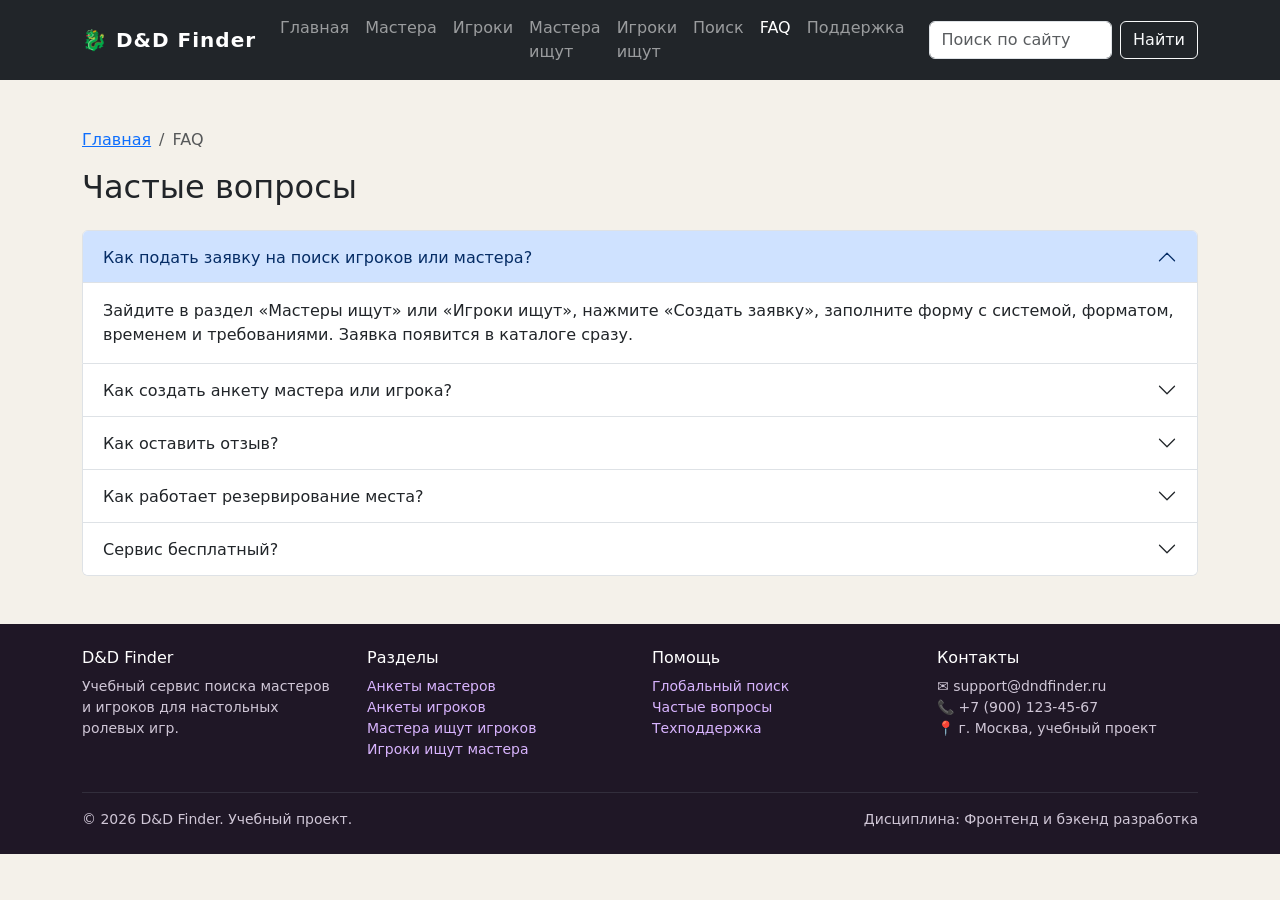
==== faq.html @ 0b193f31 "feat: D&D Finder on Bootstrap grid and components" ====
<!DOCTYPE html>
<html lang="ru">
<head>
  <meta charset="UTF-8">
  <meta name="viewport" content="width=device-width, initial-scale=1.0">
  <meta name="description" content="Частые вопросы о работе сервиса D&D Finder.">
  <title>FAQ — D&D Finder</title>
  <link href="https://cdn.jsdelivr.net/npm/bootstrap@5.3.3/dist/css/bootstrap.min.css" rel="stylesheet">
  <link rel="stylesheet" href="css/custom.css">
</head>
<body>
  <div id="site-header"></div>
  <main class="container my-5">
    <nav aria-label="breadcrumb"><ol class="breadcrumb"><li class="breadcrumb-item"><a href="index.html">Главная</a></li><li class="breadcrumb-item active">FAQ</li></ol></nav>
    <h1 class="h2 mb-4">Частые вопросы</h1>
    <div class="accordion" id="faqAccordion">
      <div class="accordion-item"><h2 class="accordion-header"><button class="accordion-button" type="button" data-bs-toggle="collapse" data-bs-target="#q1" aria-expanded="true">Как подать заявку на поиск игроков или мастера?</button></h2>
        <div id="q1" class="accordion-collapse collapse show" data-bs-parent="#faqAccordion"><div class="accordion-body">Зайдите в раздел «Мастеры ищут» или «Игроки ищут», нажмите «Создать заявку», заполните форму с системой, форматом, временем и требованиями. Заявка появится в каталоге сразу.</div></div></div>
      <div class="accordion-item"><h2 class="accordion-header"><button class="accordion-button collapsed" type="button" data-bs-toggle="collapse" data-bs-target="#q2">Как создать анкету мастера или игрока?</button></h2>
        <div id="q2" class="accordion-collapse collapse" data-bs-parent="#faqAccordion"><div class="accordion-body">В разделе «Мастера» или «Игроки» нажмите «Добавить анкету». Укажите имя, опыт, системы, формат, город и описание. Анкета попадёт в общий каталог и поиск.</div></div></div>
      <div class="accordion-item"><h2 class="accordion-header"><button class="accordion-button collapsed" type="button" data-bs-toggle="collapse" data-bs-target="#q3">Как оставить отзыв?</button></h2>
        <div id="q3" class="accordion-collapse collapse" data-bs-parent="#faqAccordion"><div class="accordion-body">Открыть профиль мастера или игрока, перейти на вкладку «Отзывы» и отправить форму с оценкой и текстом. Отзыв публикуется после модерации.</div></div></div>
      <div class="accordion-item"><h2 class="accordion-header"><button class="accordion-button collapsed" type="button" data-bs-toggle="collapse" data-bs-target="#q4">Как работает резервирование места?</button></h2>
        <div id="q4" class="accordion-collapse collapse" data-bs-parent="#faqAccordion"><div class="accordion-body">На странице заявки мастера нажмите «Зарезервировать место». Место закрепляется за вами на ограниченное время, мастер получает уведомление и подтверждает участие.</div></div></div>
      <div class="accordion-item"><h2 class="accordion-header"><button class="accordion-button collapsed" type="button" data-bs-toggle="collapse" data-bs-target="#q5">Сервис бесплатный?</button></h2>
        <div id="q5" class="accordion-collapse collapse" data-bs-parent="#faqAccordion"><div class="accordion-body">Да, это учебный проект. Все функции поиска, анкет и заявок доступны без оплаты и регистрации в демо-режиме.</div></div></div>
    </div>
  </main>
  <div id="site-footer"></div>
  <script src="https://cdn.jsdelivr.net/npm/bootstrap@5.3.3/dist/js/bootstrap.bundle.min.js"></script>
  <script src="js/layout.js"></script>
  <script src="js/main.js"></script>
</body>
</html>
---- css/custom.css ----
body {
  min-height: 100vh;
  background-color: #f4f1ea;
}

.brand-logo {
  font-weight: 800;
  letter-spacing: 1px;
}

.avatar-circle {
  width: 64px;
  height: 64px;
  border-radius: 50%;
  display: flex;
  align-items: center;
  justify-content: center;
  font-weight: 700;
  color: #fff;
  font-size: 1.4rem;
  flex-shrink: 0;
}

.card-master .avatar-circle,
.card-player .avatar-circle {
  width: 80px;
  height: 80px;
  font-size: 1.8rem;
}

.hero-carousel .carousel-item {
  min-height: 320px;
  background: linear-gradient(135deg, #2b1d3a 0%, #4a2545 50%, #1f3a5f 100%);
  color: #fff;
}

.hero-carousel .carousel-caption {
  bottom: 20%;
}

.rating-stars {
  color: #e0a100;
  letter-spacing: 2px;
}

.request-banner {
  background: linear-gradient(135deg, #3a2545, #1f3a5f);
  color: #fff;
  border-radius: .5rem;
}

.list-group-item.participant {
  background: #faf8f4;
}

.footer-dark {
  background-color: #1f1726;
  color: #cfc6d6;
}

.footer-dark a {
  color: #d8b4fe;
  text-decoration: none;
}

.footer-dark a:hover {
  color: #fff;
  text-decoration: underline;
}

.filter-sticky {
  position: sticky;
  top: 80px;
}

@media (max-width: 991px) {
  .filter-sticky {
    position: static;
  }
}
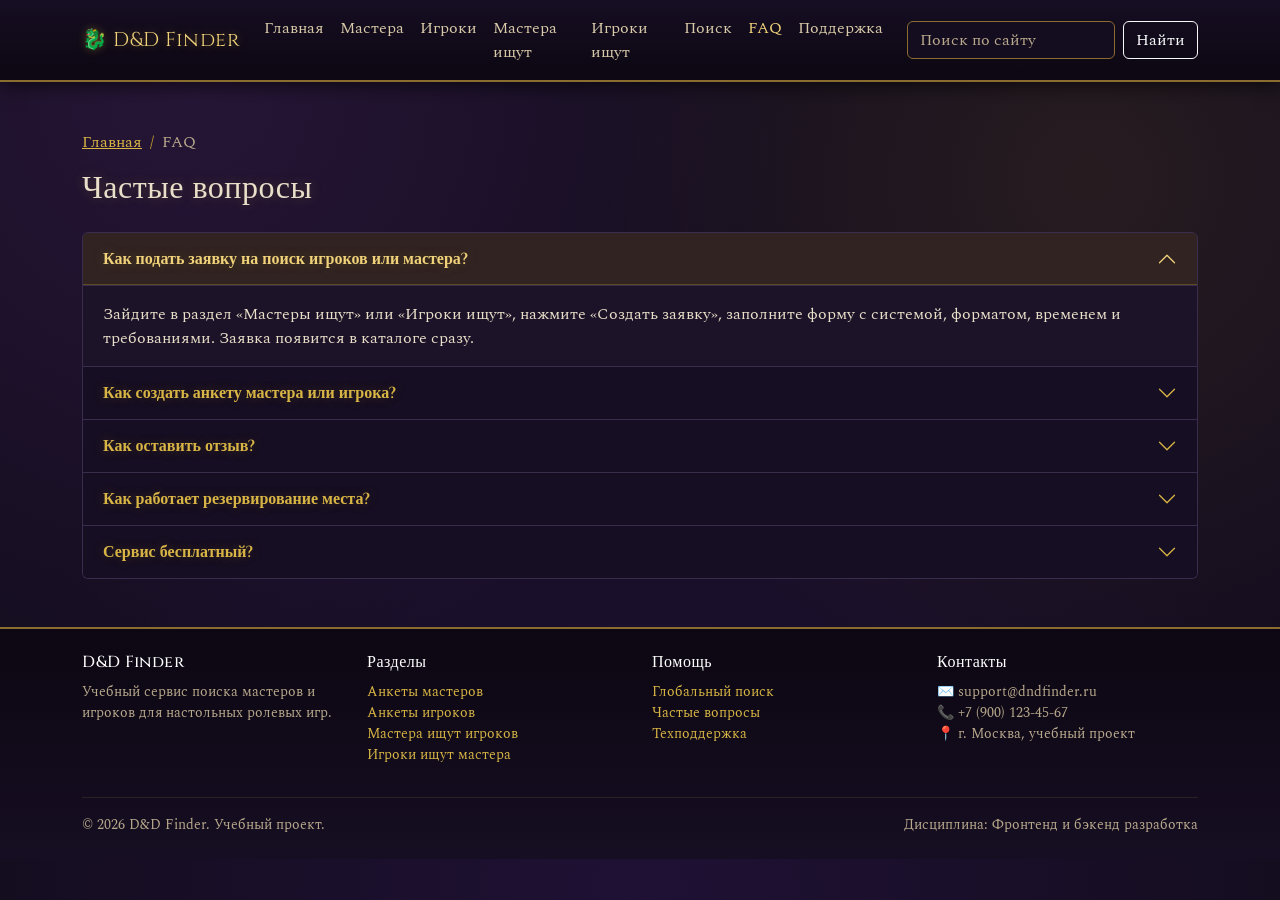
==== commit 2f478c4a: "new css" ====
--- a/faq.html
+++ b/faq.html
@@ -3,6 +3,9 @@
 <head>
   <meta charset="UTF-8">
   <meta name="viewport" content="width=device-width, initial-scale=1.0">
+  <link rel="preconnect" href="https://fonts.googleapis.com">
+  <link rel="preconnect" href="https://fonts.gstatic.com" crossorigin>
+  <link href="https://fonts.googleapis.com/css2?family=Cinzel:wght@500;700;900&family=Spectral:ital,wght@0,400;0,600;1,400&display=swap" rel="stylesheet">
   <meta name="description" content="Частые вопросы о работе сервиса D&D Finder.">
   <title>FAQ — D&D Finder</title>
   <link href="https://cdn.jsdelivr.net/npm/bootstrap@5.3.3/dist/css/bootstrap.min.css" rel="stylesheet">
--- a/css/custom.css
+++ b/css/custom.css
@@ -1,12 +1,187 @@
+:root {
+  --bs-primary: #c9a227;
+  --bs-primary-rgb: 201, 162, 39;
+  --bs-secondary: #7a6242;
+  --bs-secondary-rgb: 122, 98, 66;
+  --bs-success: #4f7a3a;
+  --bs-success-rgb: 79, 122, 58;
+  --bs-info: #5b86a8;
+  --bs-info-rgb: 91, 134, 168;
+  --bs-warning: #d49a1e;
+  --bs-warning-rgb: 212, 154, 30;
+  --bs-danger: #8e2b34;
+  --bs-danger-rgb: 142, 43, 52;
+  --bs-light: #f1e6cd;
+  --bs-light-rgb: 241, 230, 205;
+  --bs-dark: #0c0712;
+  --bs-dark-rgb: 12, 7, 18;
+
+  --bs-body-bg: #140d1f;
+  --bs-body-color: #e9dfc9;
+  --bs-emphasis-color: #f6ecd6;
+  --bs-secondary-color: #b8a98c;
+  --bs-tertiary-color: #6f5d44;
+  --bs-border-color: #3a2c4d;
+  --bs-link-color: #d8b545;
+  --bs-link-hover-color: #f0d27a;
+  --bs-focus-ring-color: rgba(201, 162, 39, 0.45);
+
+  --bs-card-bg: #f1e6cd;
+  --bs-card-color: #2a1d10;
+  --bs-card-border-color: #8a6d2f;
+
+  --bs-modal-bg: #f1e6cd;
+  --bs-modal-color: #2a1d10;
+  --bs-modal-header-border-color: #8a6d2f;
+  --bs-modal-footer-border-color: #8a6d2f;
+
+  --bs-table-bg: #f1e6cd;
+  --bs-table-color: #2a1d10;
+  --bs-table-striped-bg: #e7d9b8;
+  --bs-table-border-color: #b59a5e;
+
+  --bs-accordion-bg: #1c1329;
+  --bs-accordion-color: #e9dfc9;
+  --bs-accordion-border-color: #3a2c4d;
+  --bs-accordion-btn-color: #f0d27a;
+  --bs-accordion-active-bg: #241733;
+  --bs-accordion-active-color: #f0d27a;
+
+  --bs-form-control-bg: #fbf5e6;
+  --bs-form-control-color: #2a1d10;
+  --bs-input-placeholder-color: #8a7654;
+
+    --bs-primary-bg-subtle: rgba(201,162,39,0.16);
+  --bs-primary-border-subtle: rgba(201,162,39,0.45);
+  --bs-primary-text-emphasis: #f0d27a;
+  --bs-secondary-bg-subtle: rgba(122,98,66,0.20);
+  --bs-secondary-border-subtle: rgba(122,98,66,0.50);
+  --bs-secondary-text-emphasis: #d8c9a8;
+  --bs-success-bg-subtle: rgba(79,122,58,0.18);
+  --bs-success-border-subtle: rgba(79,122,58,0.50);
+  --bs-success-text-emphasis: #9fd08a;
+  --bs-info-bg-subtle: rgba(91,134,168,0.18);
+  --bs-info-border-subtle: rgba(91,134,168,0.50);
+  --bs-info-text-emphasis: #a9cde6;
+  --bs-warning-bg-subtle: rgba(212,154,30,0.18);
+  --bs-warning-border-subtle: rgba(212,154,30,0.50);
+  --bs-warning-text-emphasis: #f0d27a;
+  --bs-danger-bg-subtle: rgba(142,43,52,0.20);
+  --bs-danger-border-subtle: rgba(142,43,52,0.55);
+  --bs-danger-text-emphasis: #e89aa1;
+  --bs-light-bg-subtle: #241733;
+  --bs-light-border-subtle: #3a2c4d;
+  --bs-light-text-emphasis: #e9dfc9;
+  --bs-dark-bg-subtle: #0c0712;
+  --bs-dark-border-subtle: #3a2c4d;
+  --bs-dark-text-emphasis: #e9dfc9;
+}
+
 body {
   min-height: 100vh;
-  background-color: #f4f1ea;
-}
-
-.brand-logo {
-  font-weight: 800;
-  letter-spacing: 1px;
-}
+  font-family: "Spectral", Georgia, serif;
+  background-color: #140d1f;
+  background-image:
+    radial-gradient(circle at 15% 10%, rgba(120, 60, 160, 0.18), transparent 45%),
+    radial-gradient(circle at 85% 20%, rgba(201, 162, 39, 0.10), transparent 40%),
+    radial-gradient(circle at 50% 100%, rgba(40, 20, 70, 0.55), transparent 60%);
+  background-attachment: fixed;
+}
+
+h1, h2, h3, h4, h5, h6,
+.display-5, .display-6, .navbar-brand, .brand-logo, .card-title, .modal-title {
+  font-family: "Cinzel", "Times New Roman", serif;
+  letter-spacing: 0.5px;
+}
+
+main h1, main h2, .section-title, .card-title, .modal-title, .accordion-button {
+  color: #f0d27a;
+  text-shadow: 0 0 12px rgba(201, 162, 39, 0.25);
+}
+
+main h2:not(.accordion-header)::before,
+main h2:not(.accordion-header)::after {
+  content: "\2726";
+  color: #c9a227;
+  margin: 0 0.4em;
+  font-size: 0.7em;
+  vertical-align: middle;
+  opacity: 0.8;
+}
+
+.navbar {
+  background: linear-gradient(180deg, #160e22 0%, #0c0712 100%) !important;
+  border-bottom: 2px solid #8a6d2f;
+  box-shadow: 0 4px 18px rgba(0, 0, 0, 0.6);
+}
+
+.brand-logo, .navbar-brand {
+  color: #f0d27a !important;
+  text-shadow: 0 0 10px rgba(201, 162, 39, 0.4);
+}
+
+.navbar-dark .nav-link {
+  color: #d8c9a8;
+}
+.navbar-dark .nav-link:hover,
+.navbar-dark .nav-link.active {
+  color: #f0d27a;
+}
+
+.card {
+  background-image:
+    radial-gradient(circle at 10% 10%, rgba(138, 109, 47, 0.10), transparent 40%),
+    radial-gradient(circle at 90% 90%, rgba(138, 109, 47, 0.10), transparent 40%);
+  border-width: 2px;
+  box-shadow: 0 6px 22px rgba(0, 0, 0, 0.55), inset 0 0 0 1px rgba(255, 255, 255, 0.25);
+}
+
+.card-header, .card-footer {
+  background: linear-gradient(180deg, #2a1d3a, #1c1329) !important;
+  color: #f0d27a !important;
+  border-color: #8a6d2f !important;
+  font-family: "Cinzel", serif;
+}
+
+.btn-primary {
+  background: linear-gradient(180deg, #e0b84c, #b88a1e);
+  border-color: #8a6d2f;
+  color: #1a1225;
+  font-weight: 600;
+}
+.btn-primary:hover, .btn-primary:focus {
+  background: linear-gradient(180deg, #f0d27a, #c9a227);
+  border-color: #f0d27a;
+  color: #1a1225;
+}
+
+.btn-outline-primary {
+  border-color: #c9a227;
+  color: #f0d27a;
+}
+.btn-outline-primary:hover {
+  background: #c9a227;
+  color: #1a1225;
+  border-color: #c9a227;
+}
+
+.btn-success {
+  background: linear-gradient(180deg, #5f9147, #3f6330);
+  border-color: #3f6330;
+}
+.btn-danger {
+  background: linear-gradient(180deg, #a83440, #7a2029);
+  border-color: #7a2029;
+}
+.btn-secondary {
+  background: #3a2c4d;
+  border-color: #5a4670;
+  color: #e9dfc9;
+}
+
+.badge.bg-primary { background-color: #c9a227 !important; color: #1a1225 !important; }
+.badge.bg-info { background-color: #5b86a8 !important; }
+.badge.bg-warning { background-color: #d49a1e !important; color: #1a1225 !important; }
 
 .avatar-circle {
   width: 64px;
@@ -15,10 +190,13 @@
   display: flex;
   align-items: center;
   justify-content: center;
+  font-family: "Cinzel", serif;
   font-weight: 700;
-  color: #fff;
+  color: #f6ecd6;
   font-size: 1.4rem;
   flex-shrink: 0;
+  border: 2px solid #c9a227;
+  box-shadow: 0 0 0 3px rgba(201, 162, 39, 0.18), 0 4px 12px rgba(0, 0, 0, 0.5);
 }
 
 .card-master .avatar-circle,
@@ -28,53 +206,203 @@
   font-size: 1.8rem;
 }
 
+.rating-stars {
+  color: #e0b84c;
+  letter-spacing: 2px;
+  text-shadow: 0 0 8px rgba(224, 184, 76, 0.4);
+}
+
 .hero-carousel .carousel-item {
-  min-height: 320px;
-  background: linear-gradient(135deg, #2b1d3a 0%, #4a2545 50%, #1f3a5f 100%);
-  color: #fff;
-}
-
-.hero-carousel .carousel-caption {
-  bottom: 20%;
-}
-
-.rating-stars {
-  color: #e0a100;
-  letter-spacing: 2px;
+  min-height: 360px;
+  color: #f6ecd6;
+  background-size: cover;
+  background-position: center;
+  position: relative;
+}
+.hero-carousel .carousel-item::before {
+  content: "";
+  position: absolute;
+  inset: 0;
+  background:
+    radial-gradient(ellipse at center, transparent 30%, rgba(12, 7, 18, 0.85) 100%),
+    linear-gradient(135deg, rgba(43, 29, 58, 0.85), rgba(120, 40, 60, 0.55), rgba(20, 40, 70, 0.85));
+}
+.hero-carousel .carousel-item > * {
+  position: relative;
+  z-index: 1;
+}
+.hero-carousel .carousel-item:nth-child(1) {
+  background-image: url("../images/hero-1.jpg");
+}
+.hero-carousel .carousel-item:nth-child(2) {
+  background-image: url("../images/hero-2.jpg");
+}
+.hero-carousel .carousel-item:nth-child(3) {
+  background-image: url("../images/hero-3.jpg");
+}
+.hero-carousel .carousel-caption,
+.hero-carousel .container {
+  position: relative;
+  z-index: 1;
+}
+.hero-carousel h1, .hero-carousel h2 {
+  color: #f6ecd6;
+  text-shadow: 0 2px 18px rgba(0, 0, 0, 0.9), 0 0 24px rgba(201, 162, 39, 0.35);
+}
+.hero-carousel .btn-light {
+  background: linear-gradient(180deg, #f0d27a, #c9a227);
+  color: #1a1225;
+  border: none;
+  font-family: "Cinzel", serif;
+  font-weight: 700;
 }
 
 .request-banner {
-  background: linear-gradient(135deg, #3a2545, #1f3a5f);
-  color: #fff;
-  border-radius: .5rem;
-}
+  background:
+    radial-gradient(circle at 20% 20%, rgba(201, 162, 39, 0.25), transparent 50%),
+    linear-gradient(135deg, #3a2545, #1f3a5f);
+  color: #f6ecd6;
+  border: 2px solid #8a6d2f;
+  border-radius: 0.5rem;
+  box-shadow: 0 6px 22px rgba(0, 0, 0, 0.5);
+}
+.request-banner h1 { color: #f0d27a; }
 
 .list-group-item.participant {
-  background: #faf8f4;
+  background: #e7d9b8;
+  color: #2a1d10;
+  border-color: #b59a5e;
+}
+
+.table { --bs-table-bg: transparent; }
+
+.form-control, .form-select {
+  border-color: #8a6d2f;
+}
+.form-control:focus, .form-select:focus {
+  border-color: #c9a227;
+  box-shadow: 0 0 0 0.25rem rgba(201, 162, 39, 0.25);
+}
+.input-group-text {
+  background: #2a1d3a;
+  color: #f0d27a;
+  border-color: #8a6d2f;
+}
+
+.nav-tabs .nav-link {
+  color: #b8a98c;
+  border-color: transparent;
+}
+.nav-tabs .nav-link.active {
+  background: #f1e6cd;
+  color: #2a1d10;
+  border-color: #8a6d2f #8a6d2f #f1e6cd;
+  font-family: "Cinzel", serif;
+}
+
+.pagination .page-link {
+  background: #1c1329;
+  color: #d8b545;
+  border-color: #3a2c4d;
+}
+.pagination .page-item.active .page-link {
+  background: #c9a227;
+  color: #1a1225;
+  border-color: #c9a227;
+}
+.pagination .page-link:hover {
+  color: #f0d27a;
+  background: #241733;
+}
+
+.breadcrumb {
+  --bs-breadcrumb-divider-color: #c9a227;
+}
+.breadcrumb-item a { color: #d8b545; }
+.breadcrumb-item.active { color: #b8a98c; }
+
+.toast {
+  background: #1c1329;
+  color: #f6ecd6;
+  border: 1px solid #8a6d2f;
 }
 
 .footer-dark {
-  background-color: #1f1726;
-  color: #cfc6d6;
-}
-
-.footer-dark a {
-  color: #d8b4fe;
-  text-decoration: none;
-}
-
-.footer-dark a:hover {
-  color: #fff;
-  text-decoration: underline;
-}
+  background: linear-gradient(180deg, #0c0712, #160e22);
+  color: #b8a98c;
+  border-top: 2px solid #8a6d2f;
+}
+.footer-dark h3, .footer-dark .h6 { color: #f0d27a; }
+.footer-dark a { color: #d8b545; text-decoration: none; }
+.footer-dark a:hover { color: #f0d27a; text-decoration: underline; }
+.footer-dark hr { border-color: #3a2c4d; }
 
 .filter-sticky {
   position: sticky;
   top: 80px;
 }
 
+.alert { border-width: 1px; border-left-width: 4px; }
+
 @media (max-width: 991px) {
-  .filter-sticky {
-    position: static;
-  }
+  .filter-sticky { position: static; }
+}
+
+.accordion {
+  --bs-accordion-bg: #160e22;
+  --bs-accordion-border-color: #3a2c4d;
+  --bs-accordion-btn-color: #d8b545;
+  --bs-accordion-btn-bg: #160e22;
+  --bs-accordion-active-bg: rgba(201,162,39,0.14);
+  --bs-accordion-active-color: #f0d27a;
+  --bs-accordion-btn-focus-box-shadow: 0 0 0 0.2rem rgba(201,162,39,0.25);
+}
+.accordion-item {
+  background: #160e22;
+  border: 1px solid #3a2c4d;
+}
+.accordion-button {
+  background: #160e22;
+  color: #d8b545;
+  font-family: "Cinzel", serif;
+  font-weight: 600;
+  box-shadow: none;
+}
+.accordion-button:not(.collapsed) {
+  background: rgba(201,162,39,0.14);
+  color: #f0d27a;
+  box-shadow: inset 0 -1px 0 rgba(201,162,39,0.30);
+}
+.accordion-button:hover {
+  background: rgba(201,162,39,0.08);
+  color: #f0d27a;
+}
+.accordion-button::after {
+  background-image: url("data:image/svg+xml,%3csvg xmlns='http://www.w3.org/2000/svg' viewBox='0 0 16 16' fill='%23d8b545'%3e%3cpath fill-rule='evenodd' d='M1.646 4.646a.5.5 0 0 1 .708 0L8 10.293l5.646-5.647a.5.5 0 0 1 .708.708l-6 6a.5.5 0 0 1-.708 0l-6-6a.5.5 0 0 1 0-.708z'/%3e%3c/svg%3e");
+}
+.accordion-button:not(.collapsed)::after {
+  background-image: url("data:image/svg+xml,%3csvg xmlns='http://www.w3.org/2000/svg' viewBox='0 0 16 16' fill='%23f0d27a'%3e%3cpath fill-rule='evenodd' d='M1.646 4.646a.5.5 0 0 1 .708 0L8 10.293l5.646-5.647a.5.5 0 0 1 .708.708l-6 6a.5.5 0 0 1-.708 0l-6-6a.5.5 0 0 1 0-.708z'/%3e%3c/svg%3e");
+  transform: rotate(-180deg);
+}
+.accordion-body {
+  background: #1c1329;
+  color: #e9dfc9;
+  border-top: 1px solid #3a2c4d;
+}
+.accordion-body strong,
+.accordion-body b {
+  color: #f0d27a;
+}
+
+.adv-tile {
+  background: linear-gradient(160deg, #1c1329, #241733);
+  border: 1px solid #8a6d2f !important;
+  color: #e9dfc9;
+}
+.adv-tile h3,
+.adv-tile .h5 {
+  color: #f0d27a;
+}
+.adv-tile .text-muted {
+  color: #b8a98c !important;
 }
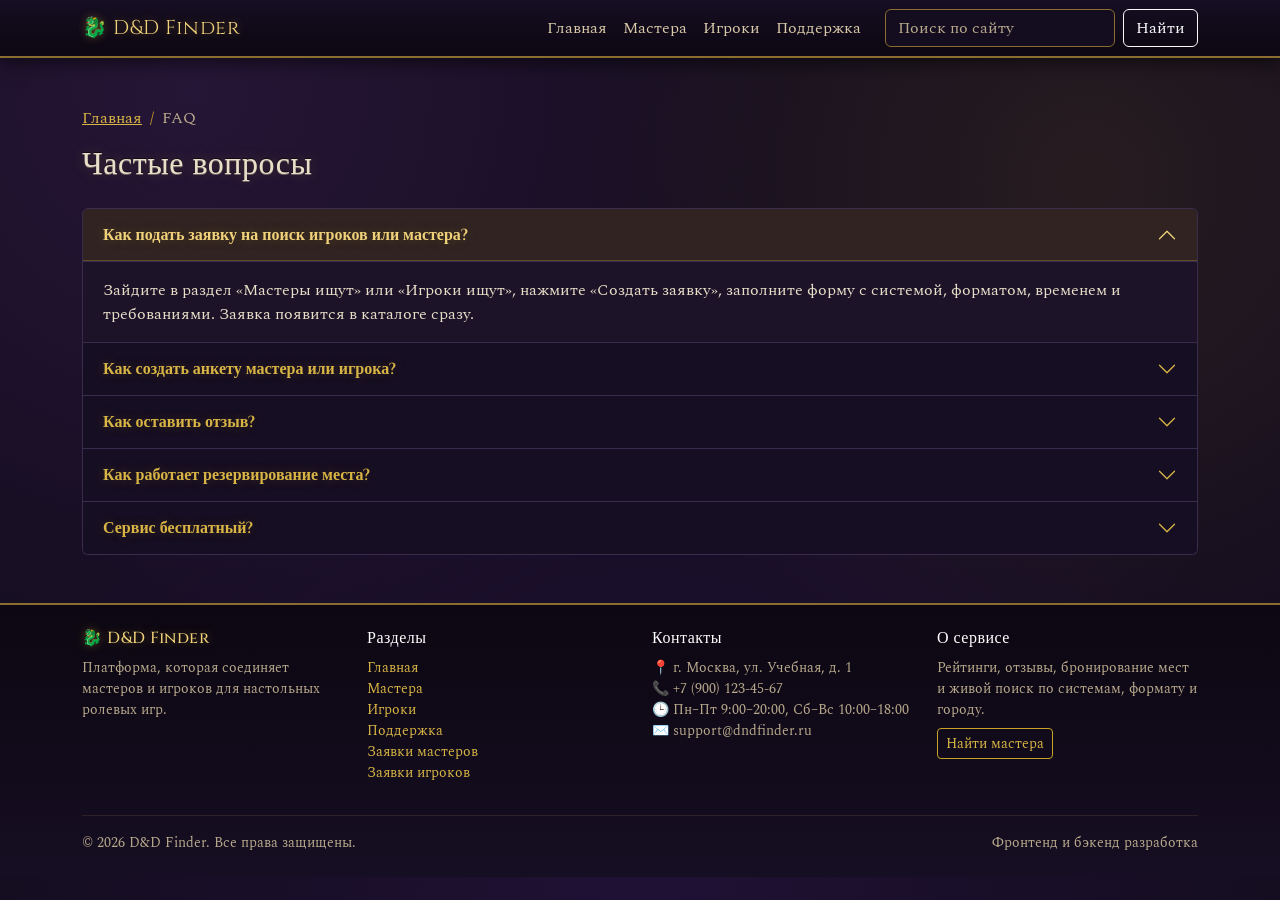
==== commit 347b0fe7: "update" ====
--- a/faq.html
+++ b/faq.html
@@ -6,7 +6,7 @@
   <link rel="preconnect" href="https://fonts.googleapis.com">
   <link rel="preconnect" href="https://fonts.gstatic.com" crossorigin>
   <link href="https://fonts.googleapis.com/css2?family=Cinzel:wght@500;700;900&family=Spectral:ital,wght@0,400;0,600;1,400&display=swap" rel="stylesheet">
-  <meta name="description" content="Частые вопросы о работе сервиса D&D Finder.">
+  <meta name="description" content="Ответы на частые вопросы: создание анкеты, подача заявки, отзывы и бронирование мест.">
   <title>FAQ — D&D Finder</title>
   <link href="https://cdn.jsdelivr.net/npm/bootstrap@5.3.3/dist/css/bootstrap.min.css" rel="stylesheet">
   <link rel="stylesheet" href="css/custom.css">
@@ -26,7 +26,7 @@
       <div class="accordion-item"><h2 class="accordion-header"><button class="accordion-button collapsed" type="button" data-bs-toggle="collapse" data-bs-target="#q4">Как работает резервирование места?</button></h2>
         <div id="q4" class="accordion-collapse collapse" data-bs-parent="#faqAccordion"><div class="accordion-body">На странице заявки мастера нажмите «Зарезервировать место». Место закрепляется за вами на ограниченное время, мастер получает уведомление и подтверждает участие.</div></div></div>
       <div class="accordion-item"><h2 class="accordion-header"><button class="accordion-button collapsed" type="button" data-bs-toggle="collapse" data-bs-target="#q5">Сервис бесплатный?</button></h2>
-        <div id="q5" class="accordion-collapse collapse" data-bs-parent="#faqAccordion"><div class="accordion-body">Да, это учебный проект. Все функции поиска, анкет и заявок доступны без оплаты и регистрации в демо-режиме.</div></div></div>
+        <div id="q5" class="accordion-collapse collapse" data-bs-parent="#faqAccordion"><div class="accordion-body">Базовые функции бесплатны: создание анкеты, публикация и поиск заявок, бронирование мест и переписка. Расширенные возможности — продвижение кампании в топе поиска и приоритетная поддержка — доступны по подписке.</div></div></div>
     </div>
   </main>
   <div id="site-footer"></div>
--- a/css/custom.css
+++ b/css/custom.css
@@ -405,4 +405,138 @@
 }
 .adv-tile .text-muted {
   color: #b8a98c !important;
+}
+
+body {
+  scrollbar-color: #c9a227 #140d1f;
+}
+::-webkit-scrollbar { width: 12px; }
+::-webkit-scrollbar-track { background: #140d1f; }
+::-webkit-scrollbar-thumb {
+  background: linear-gradient(180deg, #e0b84c, #8a6d2f);
+  border: 2px solid #140d1f;
+  border-radius: 6px;
+}
+::-webkit-scrollbar-thumb:hover { background: linear-gradient(180deg, #f0d27a, #c9a227); }
+
+.card {
+  background-image:
+    url("data:image/svg+xml,%3Csvg xmlns='http://www.w3.org/2000/svg' width='120' height='120'%3E%3Cfilter id='n'%3E%3CfeTurbulence type='fractalNoise' baseFrequency='.9' numOctaves='2'/%3E%3CfeColorMatrix values='0 0 0 0 .42 0 0 0 0 .32 0 0 0 0 .12 0 0 0 .06 0'/%3E%3C/filter%3E%3Crect width='120' height='120' filter='url(%23n)'/%3E%3C/svg%3E"),
+    repeating-linear-gradient(0deg, transparent 0 27px, rgba(138,109,47,.05) 27px 28px),
+    radial-gradient(circle at 12% 10%, rgba(138,109,47,.10), transparent 42%),
+    radial-gradient(circle at 88% 92%, rgba(138,109,47,.10), transparent 42%);
+  background-blend-mode: multiply, normal, normal, normal;
+  position: relative;
+}
+.card::before,
+.card::after {
+  content: "";
+  position: absolute;
+  width: 26px;
+  height: 26px;
+  background: url("data:image/svg+xml,%3Csvg xmlns='http://www.w3.org/2000/svg' viewBox='0 0 24 24'%3E%3Cpath d='M2 2 H10 M2 2 V10 M2 2 L8 8' stroke='%238a6d2f' stroke-width='1.4' fill='none'/%3E%3Ccircle cx='3' cy='3' r='1.4' fill='%23c9a227'/%3E%3C/svg%3E") no-repeat;
+  opacity: .85;
+  pointer-events: none;
+}
+.card::before { top: 6px; left: 6px; }
+.card::after { bottom: 6px; right: 6px; transform: rotate(180deg); }
+
+.card:hover {
+  transform: translateY(-3px);
+  box-shadow: 0 10px 30px rgba(0,0,0,.6), 0 0 22px rgba(201,162,39,.22), inset 0 0 0 1px rgba(255,255,255,.25);
+}
+
+.avatar-circle {
+  border-radius: 48% 52% 47% 53% / 52% 47% 53% 48%;
+  border: 2px solid rgba(26,18,37,.55);
+  box-shadow:
+    inset 0 2px 4px rgba(255,255,255,.25),
+    inset 0 -3px 6px rgba(0,0,0,.45),
+    0 0 0 3px rgba(201,162,39,.22),
+    0 4px 10px rgba(0,0,0,.5);
+  text-shadow: 0 1px 0 rgba(0,0,0,.4), 0 -1px 0 rgba(255,255,255,.18);
+  position: relative;
+}
+.avatar-circle::after {
+  content: "";
+  position: absolute;
+  inset: 0;
+  border-radius: inherit;
+  background: radial-gradient(circle at 32% 28%, rgba(255,255,255,.35), transparent 45%);
+  pointer-events: none;
+}
+
+.card-title, .modal-title, main h1, main h2:not(.accordion-header) {
+  text-shadow:
+    0 1px 0 rgba(255,243,200,.35),
+    0 -1px 0 rgba(0,0,0,.55),
+    0 0 14px rgba(201,162,39,.25);
+}
+
+.dropcap::first-letter {
+  font-family: "Cinzel", serif;
+  font-size: 3.4em;
+  line-height: .8;
+  float: left;
+  margin: .05em .12em 0 0;
+  color: #f0d27a;
+  text-shadow: 0 2px 0 rgba(0,0,0,.5), 0 0 12px rgba(201,162,39,.4);
+}
+
+.section-divider {
+  text-align: center;
+  color: #8a6d2f;
+  font-size: 1.4rem;
+  letter-spacing: .6em;
+  user-select: none;
+}
+.section-divider::before,
+.section-divider::after {
+  content: "";
+  display: inline-block;
+  width: 22%;
+  height: 1px;
+  vertical-align: middle;
+  margin: 0 1em;
+  background: linear-gradient(90deg, transparent, #8a6d2f, transparent);
+}
+
+.hero-carousel .carousel-item::after {
+  content: "";
+  position: absolute;
+  inset: 0;
+  z-index: 0;
+  pointer-events: none;
+  background-image:
+    url("data:image/svg+xml,%3Csvg xmlns='http://www.w3.org/2000/svg' width='40' height='40' viewBox='0 0 40 40'%3E%3Ctext x='20' y='26' text-anchor='middle' font-size='16' fill='%23c9a227' opacity='.10'%3E%E1%9F%AA%3C/text%3E%3C/svg%3E");
+  animation: runeDrift 24s linear infinite;
+  mask-image: radial-gradient(ellipse at center, #000 30%, transparent 75%);
+}
+@keyframes runeDrift {
+  from { background-position: 0 0; }
+  to { background-position: 200px 120px; }
+}
+
+.reveal { opacity: 0; transform: translateY(22px) scale(.98); transition: opacity .6s ease, transform .6s ease; }
+.reveal.is-visible { opacity: 1; transform: none; }
+
+.btn-primary { position: relative; overflow: hidden; }
+.btn-primary::after {
+  content: "";
+  position: absolute;
+  top: 0; left: -120%;
+  width: 60%; height: 100%;
+  background: linear-gradient(120deg, transparent, rgba(255,255,255,.45), transparent);
+  transform: skewX(-20deg);
+  transition: left .5s ease;
+}
+.btn-primary:hover::after { left: 140%; }
+
+.avatar-photo {
+  border-radius: 50%;
+  object-fit: cover;
+  display: block;
+  flex-shrink: 0;
+  border: 2px solid rgba(26, 18, 37, 0.55);
+  box-shadow: 0 0 0 3px rgba(201, 162, 39, 0.22), 0 4px 10px rgba(0, 0, 0, 0.5);
 }
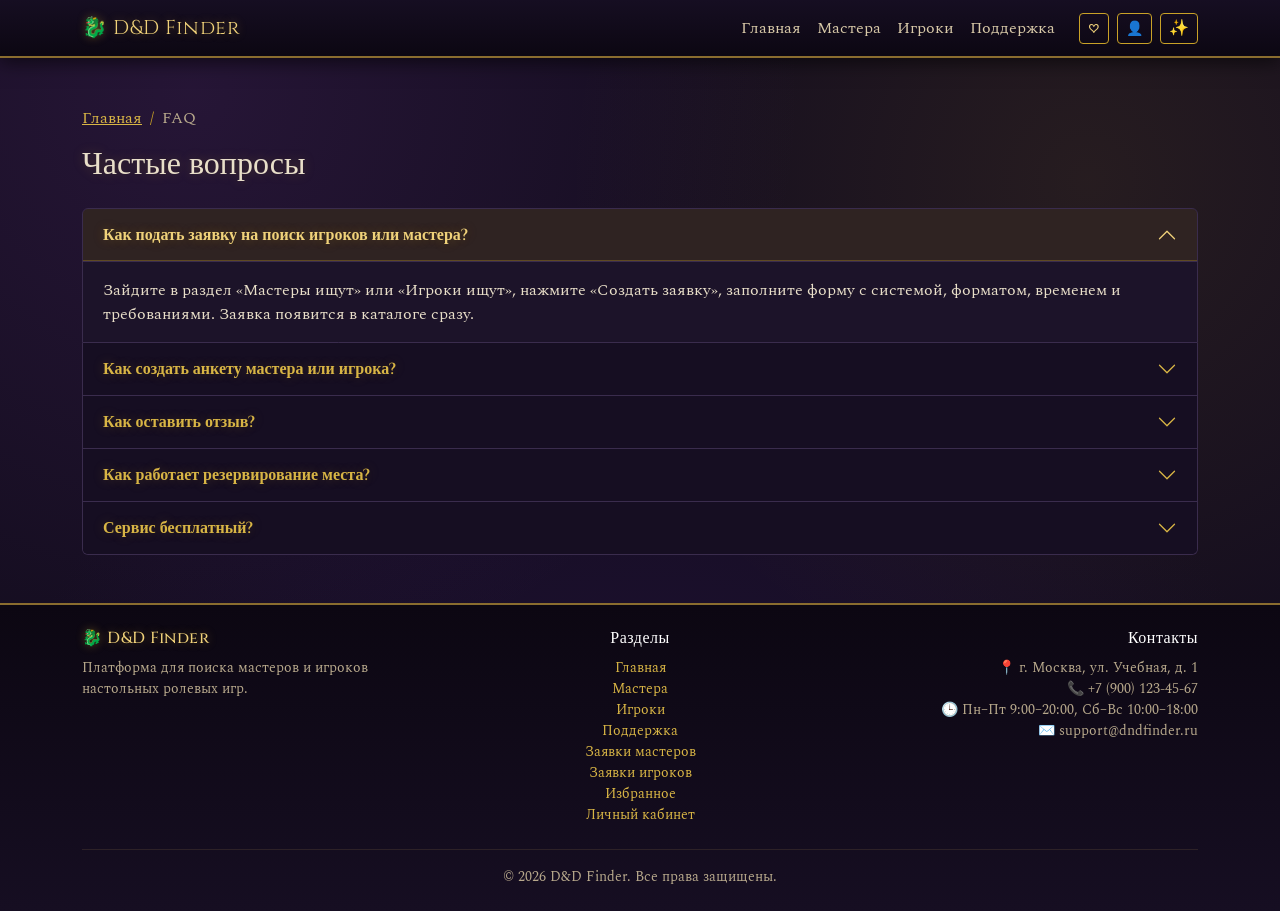
==== commit 5f454d5c: "update" ====
--- a/faq.html
+++ b/faq.html
@@ -10,6 +10,7 @@
   <title>FAQ — D&D Finder</title>
   <link href="https://cdn.jsdelivr.net/npm/bootstrap@5.3.3/dist/css/bootstrap.min.css" rel="stylesheet">
   <link rel="stylesheet" href="css/custom.css">
+  <script src="js/motion.js"></script>
 </head>
 <body>
   <div id="site-header"></div>
--- a/css/custom.css
+++ b/css/custom.css
@@ -15,7 +15,6 @@
   --bs-light-rgb: 241, 230, 205;
   --bs-dark: #0c0712;
   --bs-dark-rgb: 12, 7, 18;
-
   --bs-body-bg: #140d1f;
   --bs-body-color: #e9dfc9;
   --bs-emphasis-color: #f6ecd6;
@@ -25,33 +24,27 @@
   --bs-link-color: #d8b545;
   --bs-link-hover-color: #f0d27a;
   --bs-focus-ring-color: rgba(201, 162, 39, 0.45);
-
   --bs-card-bg: #f1e6cd;
   --bs-card-color: #2a1d10;
   --bs-card-border-color: #8a6d2f;
-
   --bs-modal-bg: #f1e6cd;
   --bs-modal-color: #2a1d10;
   --bs-modal-header-border-color: #8a6d2f;
   --bs-modal-footer-border-color: #8a6d2f;
-
   --bs-table-bg: #f1e6cd;
   --bs-table-color: #2a1d10;
   --bs-table-striped-bg: #e7d9b8;
   --bs-table-border-color: #b59a5e;
-
   --bs-accordion-bg: #1c1329;
   --bs-accordion-color: #e9dfc9;
   --bs-accordion-border-color: #3a2c4d;
   --bs-accordion-btn-color: #f0d27a;
   --bs-accordion-active-bg: #241733;
   --bs-accordion-active-color: #f0d27a;
-
   --bs-form-control-bg: #fbf5e6;
   --bs-form-control-color: #2a1d10;
   --bs-input-placeholder-color: #8a7654;
-
-    --bs-primary-bg-subtle: rgba(201,162,39,0.16);
+  --bs-primary-bg-subtle: rgba(201,162,39,0.16);
   --bs-primary-border-subtle: rgba(201,162,39,0.45);
   --bs-primary-text-emphasis: #f0d27a;
   --bs-secondary-bg-subtle: rgba(122,98,66,0.20);
@@ -86,6 +79,7 @@
     radial-gradient(circle at 85% 20%, rgba(201, 162, 39, 0.10), transparent 40%),
     radial-gradient(circle at 50% 100%, rgba(40, 20, 70, 0.55), transparent 60%);
   background-attachment: fixed;
+  scrollbar-color: #c9a227 #140d1f;
 }
 
 h1, h2, h3, h4, h5, h6,
@@ -99,8 +93,8 @@
   text-shadow: 0 0 12px rgba(201, 162, 39, 0.25);
 }
 
-main h2:not(.accordion-header)::before,
-main h2:not(.accordion-header)::after {
+main h2:not(.accordion-header):not(.card-title)::before,
+main h2:not(.accordion-header):not(.card-title)::after {
   content: "\2726";
   color: #c9a227;
   margin: 0 0.4em;
@@ -120,20 +114,55 @@
   text-shadow: 0 0 10px rgba(201, 162, 39, 0.4);
 }
 
-.navbar-dark .nav-link {
-  color: #d8c9a8;
-}
+.navbar-dark .nav-link { color: #d8c9a8; }
 .navbar-dark .nav-link:hover,
-.navbar-dark .nav-link.active {
-  color: #f0d27a;
-}
+.navbar-dark .nav-link.active { color: #f0d27a; }
+
+.navbar .nav-link { position: relative; }
+.navbar .nav-link::after {
+  content: "";
+  position: absolute;
+  left: 12%;
+  right: 12%;
+  bottom: 2px;
+  height: 2px;
+  background: linear-gradient(90deg, transparent, #c9a227, transparent);
+  transform: scaleX(0);
+  transition: transform .25s ease;
+  transform-origin: center;
+}
+.navbar .nav-link:hover::after,
+.navbar .nav-link.active::after { transform: scaleX(1); }
 
 .card {
   background-image:
-    radial-gradient(circle at 10% 10%, rgba(138, 109, 47, 0.10), transparent 40%),
-    radial-gradient(circle at 90% 90%, rgba(138, 109, 47, 0.10), transparent 40%);
+    url("data:image/svg+xml,%3Csvg xmlns='http://www.w3.org/2000/svg' width='120' height='120'%3E%3Cfilter id='n'%3E%3CfeTurbulence type='fractalNoise' baseFrequency='.9' numOctaves='2'/%3E%3CfeColorMatrix values='0 0 0 0 .42 0 0 0 0 .32 0 0 0 0 .12 0 0 0 .06 0'/%3E%3C/filter%3E%3Crect width='120' height='120' filter='url(%23n)'/%3E%3C/svg%3E"),
+    repeating-linear-gradient(0deg, transparent 0 27px, rgba(138,109,47,.05) 27px 28px),
+    radial-gradient(circle at 12% 10%, rgba(138,109,47,.10), transparent 42%),
+    radial-gradient(circle at 88% 92%, rgba(138,109,47,.10), transparent 42%);
+  background-blend-mode: multiply, normal, normal, normal;
+  position: relative;
   border-width: 2px;
   box-shadow: 0 6px 22px rgba(0, 0, 0, 0.55), inset 0 0 0 1px rgba(255, 255, 255, 0.25);
+  transition: transform .25s ease, box-shadow .25s ease;
+}
+
+.card::before,
+.card::after {
+  content: "";
+  position: absolute;
+  width: 26px;
+  height: 26px;
+  background: url("data:image/svg+xml,%3Csvg xmlns='http://www.w3.org/2000/svg' viewBox='0 0 24 24'%3E%3Cpath d='M2 2 H10 M2 2 V10 M2 2 L8 8' stroke='%238a6d2f' stroke-width='1.4' fill='none'/%3E%3Ccircle cx='3' cy='3' r='1.4' fill='%23c9a227'/%3E%3C/svg%3E") no-repeat;
+  opacity: .85;
+  pointer-events: none;
+}
+.card::before { top: 6px; left: 6px; }
+.card::after { bottom: 6px; right: 6px; transform: rotate(180deg); }
+
+.card:hover {
+  transform: translateY(-3px);
+  box-shadow: 0 10px 30px rgba(0,0,0,.6), 0 0 22px rgba(201,162,39,.22), inset 0 0 0 1px rgba(255,255,255,.25);
 }
 
 .card-header, .card-footer {
@@ -148,45 +177,46 @@
   border-color: #8a6d2f;
   color: #1a1225;
   font-weight: 600;
+  position: relative;
+  overflow: hidden;
 }
 .btn-primary:hover, .btn-primary:focus {
   background: linear-gradient(180deg, #f0d27a, #c9a227);
   border-color: #f0d27a;
   color: #1a1225;
 }
-
-.btn-outline-primary {
-  border-color: #c9a227;
-  color: #f0d27a;
-}
-.btn-outline-primary:hover {
-  background: #c9a227;
-  color: #1a1225;
-  border-color: #c9a227;
-}
-
-.btn-success {
-  background: linear-gradient(180deg, #5f9147, #3f6330);
-  border-color: #3f6330;
-}
-.btn-danger {
-  background: linear-gradient(180deg, #a83440, #7a2029);
-  border-color: #7a2029;
-}
-.btn-secondary {
-  background: #3a2c4d;
-  border-color: #5a4670;
-  color: #e9dfc9;
-}
+.btn-primary::after {
+  content: "";
+  position: absolute;
+  top: 0;
+  left: -120%;
+  width: 60%;
+  height: 100%;
+  background: linear-gradient(120deg, transparent, rgba(255,255,255,.45), transparent);
+  transform: skewX(-20deg);
+  transition: left .5s ease;
+}
+.btn-primary:hover::after { left: 140%; }
+
+.btn-outline-primary { border-color: #c9a227; color: #f0d27a; }
+.btn-outline-primary:hover { background: #c9a227; color: #1a1225; border-color: #c9a227; }
+.btn-success { background: linear-gradient(180deg, #5f9147, #3f6330); border-color: #3f6330; }
+.btn-danger { background: linear-gradient(180deg, #a83440, #7a2029); border-color: #7a2029; }
+.btn-secondary { background: #3a2c4d; border-color: #5a4670; color: #e9dfc9; }
 
 .badge.bg-primary { background-color: #c9a227 !important; color: #1a1225 !important; }
 .badge.bg-info { background-color: #5b86a8 !important; }
 .badge.bg-warning { background-color: #d49a1e !important; color: #1a1225 !important; }
+.badge.bg-success { animation: slotPulse 2.4s ease-in-out infinite; }
+@keyframes slotPulse {
+  0%,100% { box-shadow: 0 0 0 0 rgba(79,122,58,.5); }
+  50% { box-shadow: 0 0 0 6px rgba(79,122,58,0); }
+}
 
 .avatar-circle {
   width: 64px;
   height: 64px;
-  border-radius: 50%;
+  border-radius: 48% 52% 47% 53% / 52% 47% 53% 48%;
   display: flex;
   align-items: center;
   justify-content: center;
@@ -195,16 +225,38 @@
   color: #f6ecd6;
   font-size: 1.4rem;
   flex-shrink: 0;
-  border: 2px solid #c9a227;
-  box-shadow: 0 0 0 3px rgba(201, 162, 39, 0.18), 0 4px 12px rgba(0, 0, 0, 0.5);
-}
-
+  border: 2px solid rgba(26,18,37,.55);
+  box-shadow:
+    inset 0 2px 4px rgba(255,255,255,.25),
+    inset 0 -3px 6px rgba(0,0,0,.45),
+    0 0 0 3px rgba(201,162,39,.22),
+    0 4px 10px rgba(0,0,0,.5);
+  text-shadow: 0 1px 0 rgba(0,0,0,.4), 0 -1px 0 rgba(255,255,255,.18);
+  position: relative;
+  transition: transform .25s ease;
+}
+.avatar-circle::after {
+  content: "";
+  position: absolute;
+  inset: 0;
+  border-radius: inherit;
+  background: radial-gradient(circle at 32% 28%, rgba(255,255,255,.35), transparent 45%);
+  pointer-events: none;
+}
 .card-master .avatar-circle,
-.card-player .avatar-circle {
-  width: 80px;
-  height: 80px;
-  font-size: 1.8rem;
-}
+.card-player .avatar-circle { width: 80px; height: 80px; font-size: 1.8rem; }
+
+.avatar-photo {
+  border-radius: 50%;
+  object-fit: cover;
+  display: block;
+  flex-shrink: 0;
+  border: 2px solid rgba(26, 18, 37, 0.55);
+  box-shadow: 0 0 0 3px rgba(201, 162, 39, 0.22), 0 4px 10px rgba(0, 0, 0, 0.5);
+  transition: transform .25s ease;
+}
+.card:hover .avatar-photo,
+.card:hover .avatar-circle { transform: scale(1.06) rotate(-2deg); }
 
 .rating-stars {
   color: #e0b84c;
@@ -227,24 +279,12 @@
     radial-gradient(ellipse at center, transparent 30%, rgba(12, 7, 18, 0.85) 100%),
     linear-gradient(135deg, rgba(43, 29, 58, 0.85), rgba(120, 40, 60, 0.55), rgba(20, 40, 70, 0.85));
 }
-.hero-carousel .carousel-item > * {
-  position: relative;
-  z-index: 1;
-}
-.hero-carousel .carousel-item:nth-child(1) {
-  background-image: url("../images/hero-1.jpg");
-}
-.hero-carousel .carousel-item:nth-child(2) {
-  background-image: url("../images/hero-2.jpg");
-}
-.hero-carousel .carousel-item:nth-child(3) {
-  background-image: url("../images/hero-3.jpg");
-}
+.hero-carousel .carousel-item > * { position: relative; z-index: 1; }
+.hero-carousel .carousel-item:nth-child(1) { background-image: url("../images/hero-1.jpg"); }
+.hero-carousel .carousel-item:nth-child(2) { background-image: url("../images/hero-2.jpg"); }
+.hero-carousel .carousel-item:nth-child(3) { background-image: url("../images/hero-3.jpg"); }
 .hero-carousel .carousel-caption,
-.hero-carousel .container {
-  position: relative;
-  z-index: 1;
-}
+.hero-carousel .container { position: relative; z-index: 1; }
 .hero-carousel h1, .hero-carousel h2 {
   color: #f6ecd6;
   text-shadow: 0 2px 18px rgba(0, 0, 0, 0.9), 0 0 24px rgba(201, 162, 39, 0.35);
@@ -255,6 +295,20 @@
   border: none;
   font-family: "Cinzel", serif;
   font-weight: 700;
+}
+.hero-carousel .carousel-item::after {
+  content: "";
+  position: absolute;
+  inset: 0;
+  z-index: 0;
+  pointer-events: none;
+  background-image: url("data:image/svg+xml,%3Csvg xmlns='http://www.w3.org/2000/svg' width='40' height='40' viewBox='0 0 40 40'%3E%3Ctext x='20' y='26' text-anchor='middle' font-size='16' fill='%23c9a227' opacity='.10'%3E%E1%9F%AA%3C/text%3E%3C/svg%3E");
+  animation: runeDrift 24s linear infinite;
+  mask-image: radial-gradient(ellipse at center, #000 30%, transparent 75%);
+}
+@keyframes runeDrift {
+  from { background-position: 0 0; }
+  to { background-position: 200px 120px; }
 }
 
 .request-banner {
@@ -268,31 +322,17 @@
 }
 .request-banner h1 { color: #f0d27a; }
 
-.list-group-item.participant {
-  background: #e7d9b8;
-  color: #2a1d10;
-  border-color: #b59a5e;
-}
-
+.list-group-item.participant { background: #e7d9b8; color: #2a1d10; border-color: #b59a5e; }
 .table { --bs-table-bg: transparent; }
 
-.form-control, .form-select {
-  border-color: #8a6d2f;
-}
+.form-control, .form-select { border-color: #8a6d2f; }
 .form-control:focus, .form-select:focus {
   border-color: #c9a227;
   box-shadow: 0 0 0 0.25rem rgba(201, 162, 39, 0.25);
 }
-.input-group-text {
-  background: #2a1d3a;
-  color: #f0d27a;
-  border-color: #8a6d2f;
-}
-
-.nav-tabs .nav-link {
-  color: #b8a98c;
-  border-color: transparent;
-}
+.input-group-text { background: #2a1d3a; color: #f0d27a; border-color: #8a6d2f; }
+
+.nav-tabs .nav-link { color: #b8a98c; border-color: transparent; }
 .nav-tabs .nav-link.active {
   background: #f1e6cd;
   color: #2a1d10;
@@ -300,32 +340,15 @@
   font-family: "Cinzel", serif;
 }
 
-.pagination .page-link {
-  background: #1c1329;
-  color: #d8b545;
-  border-color: #3a2c4d;
-}
-.pagination .page-item.active .page-link {
-  background: #c9a227;
-  color: #1a1225;
-  border-color: #c9a227;
-}
-.pagination .page-link:hover {
-  color: #f0d27a;
-  background: #241733;
-}
-
-.breadcrumb {
-  --bs-breadcrumb-divider-color: #c9a227;
-}
+.pagination .page-link { background: #1c1329; color: #d8b545; border-color: #3a2c4d; }
+.pagination .page-item.active .page-link { background: #c9a227; color: #1a1225; border-color: #c9a227; }
+.pagination .page-link:hover { color: #f0d27a; background: #241733; }
+
+.breadcrumb { --bs-breadcrumb-divider-color: #c9a227; }
 .breadcrumb-item a { color: #d8b545; }
 .breadcrumb-item.active { color: #b8a98c; }
 
-.toast {
-  background: #1c1329;
-  color: #f6ecd6;
-  border: 1px solid #8a6d2f;
-}
+.toast { background: #1c1329; color: #f6ecd6; border: 1px solid #8a6d2f; }
 
 .footer-dark {
   background: linear-gradient(180deg, #0c0712, #160e22);
@@ -337,16 +360,10 @@
 .footer-dark a:hover { color: #f0d27a; text-decoration: underline; }
 .footer-dark hr { border-color: #3a2c4d; }
 
-.filter-sticky {
-  position: sticky;
-  top: 80px;
-}
+.filter-sticky { position: sticky; top: 80px; }
+@media (max-width: 991px) { .filter-sticky { position: static; } }
 
 .alert { border-width: 1px; border-left-width: 4px; }
-
-@media (max-width: 991px) {
-  .filter-sticky { position: static; }
-}
 
 .accordion {
   --bs-accordion-bg: #160e22;
@@ -357,10 +374,7 @@
   --bs-accordion-active-color: #f0d27a;
   --bs-accordion-btn-focus-box-shadow: 0 0 0 0.2rem rgba(201,162,39,0.25);
 }
-.accordion-item {
-  background: #160e22;
-  border: 1px solid #3a2c4d;
-}
+.accordion-item { background: #160e22; border: 1px solid #3a2c4d; }
 .accordion-button {
   background: #160e22;
   color: #d8b545;
@@ -373,10 +387,7 @@
   color: #f0d27a;
   box-shadow: inset 0 -1px 0 rgba(201,162,39,0.30);
 }
-.accordion-button:hover {
-  background: rgba(201,162,39,0.08);
-  color: #f0d27a;
-}
+.accordion-button:hover { background: rgba(201,162,39,0.08); color: #f0d27a; }
 .accordion-button::after {
   background-image: url("data:image/svg+xml,%3csvg xmlns='http://www.w3.org/2000/svg' viewBox='0 0 16 16' fill='%23d8b545'%3e%3cpath fill-rule='evenodd' d='M1.646 4.646a.5.5 0 0 1 .708 0L8 10.293l5.646-5.647a.5.5 0 0 1 .708.708l-6 6a.5.5 0 0 1-.708 0l-6-6a.5.5 0 0 1 0-.708z'/%3e%3c/svg%3e");
 }
@@ -384,32 +395,17 @@
   background-image: url("data:image/svg+xml,%3csvg xmlns='http://www.w3.org/2000/svg' viewBox='0 0 16 16' fill='%23f0d27a'%3e%3cpath fill-rule='evenodd' d='M1.646 4.646a.5.5 0 0 1 .708 0L8 10.293l5.646-5.647a.5.5 0 0 1 .708.708l-6 6a.5.5 0 0 1-.708 0l-6-6a.5.5 0 0 1 0-.708z'/%3e%3c/svg%3e");
   transform: rotate(-180deg);
 }
-.accordion-body {
-  background: #1c1329;
-  color: #e9dfc9;
-  border-top: 1px solid #3a2c4d;
-}
-.accordion-body strong,
-.accordion-body b {
-  color: #f0d27a;
-}
+.accordion-body { background: #1c1329; color: #e9dfc9; border-top: 1px solid #3a2c4d; }
+.accordion-body strong, .accordion-body b { color: #f0d27a; }
 
 .adv-tile {
   background: linear-gradient(160deg, #1c1329, #241733);
   border: 1px solid #8a6d2f !important;
   color: #e9dfc9;
 }
-.adv-tile h3,
-.adv-tile .h5 {
-  color: #f0d27a;
-}
-.adv-tile .text-muted {
-  color: #b8a98c !important;
-}
-
-body {
-  scrollbar-color: #c9a227 #140d1f;
-}
+.adv-tile h3, .adv-tile .h5 { color: #f0d27a; }
+.adv-tile .text-muted { color: #b8a98c !important; }
+
 ::-webkit-scrollbar { width: 12px; }
 ::-webkit-scrollbar-track { background: #140d1f; }
 ::-webkit-scrollbar-thumb {
@@ -419,60 +415,6 @@
 }
 ::-webkit-scrollbar-thumb:hover { background: linear-gradient(180deg, #f0d27a, #c9a227); }
 
-.card {
-  background-image:
-    url("data:image/svg+xml,%3Csvg xmlns='http://www.w3.org/2000/svg' width='120' height='120'%3E%3Cfilter id='n'%3E%3CfeTurbulence type='fractalNoise' baseFrequency='.9' numOctaves='2'/%3E%3CfeColorMatrix values='0 0 0 0 .42 0 0 0 0 .32 0 0 0 0 .12 0 0 0 .06 0'/%3E%3C/filter%3E%3Crect width='120' height='120' filter='url(%23n)'/%3E%3C/svg%3E"),
-    repeating-linear-gradient(0deg, transparent 0 27px, rgba(138,109,47,.05) 27px 28px),
-    radial-gradient(circle at 12% 10%, rgba(138,109,47,.10), transparent 42%),
-    radial-gradient(circle at 88% 92%, rgba(138,109,47,.10), transparent 42%);
-  background-blend-mode: multiply, normal, normal, normal;
-  position: relative;
-}
-.card::before,
-.card::after {
-  content: "";
-  position: absolute;
-  width: 26px;
-  height: 26px;
-  background: url("data:image/svg+xml,%3Csvg xmlns='http://www.w3.org/2000/svg' viewBox='0 0 24 24'%3E%3Cpath d='M2 2 H10 M2 2 V10 M2 2 L8 8' stroke='%238a6d2f' stroke-width='1.4' fill='none'/%3E%3Ccircle cx='3' cy='3' r='1.4' fill='%23c9a227'/%3E%3C/svg%3E") no-repeat;
-  opacity: .85;
-  pointer-events: none;
-}
-.card::before { top: 6px; left: 6px; }
-.card::after { bottom: 6px; right: 6px; transform: rotate(180deg); }
-
-.card:hover {
-  transform: translateY(-3px);
-  box-shadow: 0 10px 30px rgba(0,0,0,.6), 0 0 22px rgba(201,162,39,.22), inset 0 0 0 1px rgba(255,255,255,.25);
-}
-
-.avatar-circle {
-  border-radius: 48% 52% 47% 53% / 52% 47% 53% 48%;
-  border: 2px solid rgba(26,18,37,.55);
-  box-shadow:
-    inset 0 2px 4px rgba(255,255,255,.25),
-    inset 0 -3px 6px rgba(0,0,0,.45),
-    0 0 0 3px rgba(201,162,39,.22),
-    0 4px 10px rgba(0,0,0,.5);
-  text-shadow: 0 1px 0 rgba(0,0,0,.4), 0 -1px 0 rgba(255,255,255,.18);
-  position: relative;
-}
-.avatar-circle::after {
-  content: "";
-  position: absolute;
-  inset: 0;
-  border-radius: inherit;
-  background: radial-gradient(circle at 32% 28%, rgba(255,255,255,.35), transparent 45%);
-  pointer-events: none;
-}
-
-.card-title, .modal-title, main h1, main h2:not(.accordion-header) {
-  text-shadow:
-    0 1px 0 rgba(255,243,200,.35),
-    0 -1px 0 rgba(0,0,0,.55),
-    0 0 14px rgba(201,162,39,.25);
-}
-
 .dropcap::first-letter {
   font-family: "Cinzel", serif;
   font-size: 3.4em;
@@ -501,42 +443,117 @@
   background: linear-gradient(90deg, transparent, #8a6d2f, transparent);
 }
 
-.hero-carousel .carousel-item::after {
-  content: "";
-  position: absolute;
+.reveal {
+  opacity: 0;
+  transform: translateY(26px) scale(.97);
+  filter: blur(5px);
+  transition: opacity .55s ease, transform .55s cubic-bezier(.22, .9, .3, 1), filter .55s ease;
+}
+.reveal.is-visible { opacity: 1; transform: none; filter: blur(0); }
+
+.reveal-title {
+  opacity: 0;
+  transform: translateY(14px);
+  letter-spacing: .18em;
+  transition: opacity .6s ease, transform .6s ease, letter-spacing .9s ease;
+}
+.reveal-title.is-visible { opacity: 1; transform: none; letter-spacing: 0; }
+
+#catalogGrid { transition: opacity .18s ease, transform .18s ease; }
+#catalogGrid.grid-leaving { opacity: 0; transform: translateY(10px) scale(.99); }
+
+#smoke-canvas {
+  position: fixed;
   inset: 0;
+  z-index: 2;
+  pointer-events: none;
+}
+main, footer { position: relative; z-index: 1; }
+
+body[data-page="home"]::after {
+  content: "";
+  position: fixed;
+  left: 0;
+  right: 0;
+  bottom: 0;
+  height: 34vh;
+  background: linear-gradient(to top, rgba(120, 80, 160, .16), rgba(201, 162, 39, .05) 45%, transparent);
+  pointer-events: none;
   z-index: 0;
-  pointer-events: none;
-  background-image:
-    url("data:image/svg+xml,%3Csvg xmlns='http://www.w3.org/2000/svg' width='40' height='40' viewBox='0 0 40 40'%3E%3Ctext x='20' y='26' text-anchor='middle' font-size='16' fill='%23c9a227' opacity='.10'%3E%E1%9F%AA%3C/text%3E%3C/svg%3E");
-  animation: runeDrift 24s linear infinite;
-  mask-image: radial-gradient(ellipse at center, #000 30%, transparent 75%);
-}
-@keyframes runeDrift {
-  from { background-position: 0 0; }
-  to { background-position: 200px 120px; }
-}
-
-.reveal { opacity: 0; transform: translateY(22px) scale(.98); transition: opacity .6s ease, transform .6s ease; }
-.reveal.is-visible { opacity: 1; transform: none; }
-
-.btn-primary { position: relative; overflow: hidden; }
-.btn-primary::after {
-  content: "";
-  position: absolute;
-  top: 0; left: -120%;
-  width: 60%; height: 100%;
-  background: linear-gradient(120deg, transparent, rgba(255,255,255,.45), transparent);
-  transform: skewX(-20deg);
-  transition: left .5s ease;
-}
-.btn-primary:hover::after { left: 140%; }
-
-.avatar-photo {
+}
+
+main { animation: pageIn .45s ease both; }
+@keyframes pageIn {
+  from { opacity: 0; transform: translateY(10px); }
+  to { opacity: 1; transform: none; }
+}
+
+.dice-fab {
+  position: fixed;
+  bottom: 32px;
+  left: 32px;
+  width: 56px;
+  height: 56px;
   border-radius: 50%;
-  object-fit: cover;
-  display: block;
-  flex-shrink: 0;
-  border: 2px solid rgba(26, 18, 37, 0.55);
-  box-shadow: 0 0 0 3px rgba(201, 162, 39, 0.22), 0 4px 10px rgba(0, 0, 0, 0.5);
-}+  border: 2px solid #8a6d2f;
+  background: linear-gradient(160deg, #241733, #160e22);
+  color: #f0d27a;
+  font-size: 1.6rem;
+  cursor: pointer;
+  z-index: 1040;
+  box-shadow: 0 6px 18px rgba(0,0,0,.5), 0 0 14px rgba(201,162,39,.25);
+  animation: diceFloat 3.5s ease-in-out infinite;
+  transition: transform .2s ease;
+}
+.dice-fab:hover { transform: scale(1.12) rotate(18deg); }
+@keyframes diceFloat { 0%,100% { translate: 0 0; } 50% { translate: 0 -7px; } }
+
+.dice-result {
+  font-family: "Cinzel", serif;
+  font-size: 3.2rem;
+  font-weight: 900;
+  color: #f0d27a;
+  min-height: 4.2rem;
+  text-shadow: 0 0 18px rgba(201,162,39,.4);
+}
+.dice-result.rolling { animation: diceShake .08s linear infinite; color: #b8a98c; }
+.dice-result.crit { color: #ffd97a; animation: critPulse .6s ease 2; text-shadow: 0 0 26px rgba(255,217,122,.9); }
+.dice-result.fail { color: #e89aa1; text-shadow: 0 0 20px rgba(142,43,52,.8); }
+@keyframes diceShake {
+  0% { transform: translateX(-2px) rotate(-1deg); }
+  50% { transform: translateX(2px) rotate(1deg); }
+  100% { transform: translateX(-1px); }
+}
+@keyframes critPulse { 0% { transform: scale(1); } 50% { transform: scale(1.25); } 100% { transform: scale(1); } }
+
+.fav-btn { min-width: 42px; font-size: 1.05rem; line-height: 1; }
+.fav-btn.active { background: #8e2b34; border-color: #8e2b34; color: #ffd97a; animation: heartPop .3s ease; }
+@keyframes heartPop { 0% { transform: scale(1); } 50% { transform: scale(1.35); } 100% { transform: scale(1); } }
+
+.anim-toggle { min-width: 38px; line-height: 1; font-size: 1rem; }
+.anim-toggle.is-off { opacity: .5; filter: grayscale(1); }
+
+html[data-motion="off"] *,
+html[data-motion="off"] *::before,
+html[data-motion="off"] *::after {
+  animation: none !important;
+  transition: none !important;
+}
+
+html[data-motion="off"] .reveal,
+html[data-motion="off"] .reveal-title {
+  opacity: 1 !important;
+  transform: none !important;
+  filter: none !important;
+  letter-spacing: normal !important;
+}
+
+html[data-motion="off"] #smoke-canvas,
+html[data-motion="off"] body[data-page="home"]::after { display: none !important; }
+
+html[data-motion="off"] .card:hover,
+html[data-motion="off"] .dice-fab:hover,
+html[data-motion="off"] .card:hover .avatar-photo,
+html[data-motion="off"] .card:hover .avatar-circle { transform: none !important; }
+
+html[data-motion="off"] .btn-primary::after { display: none; }
